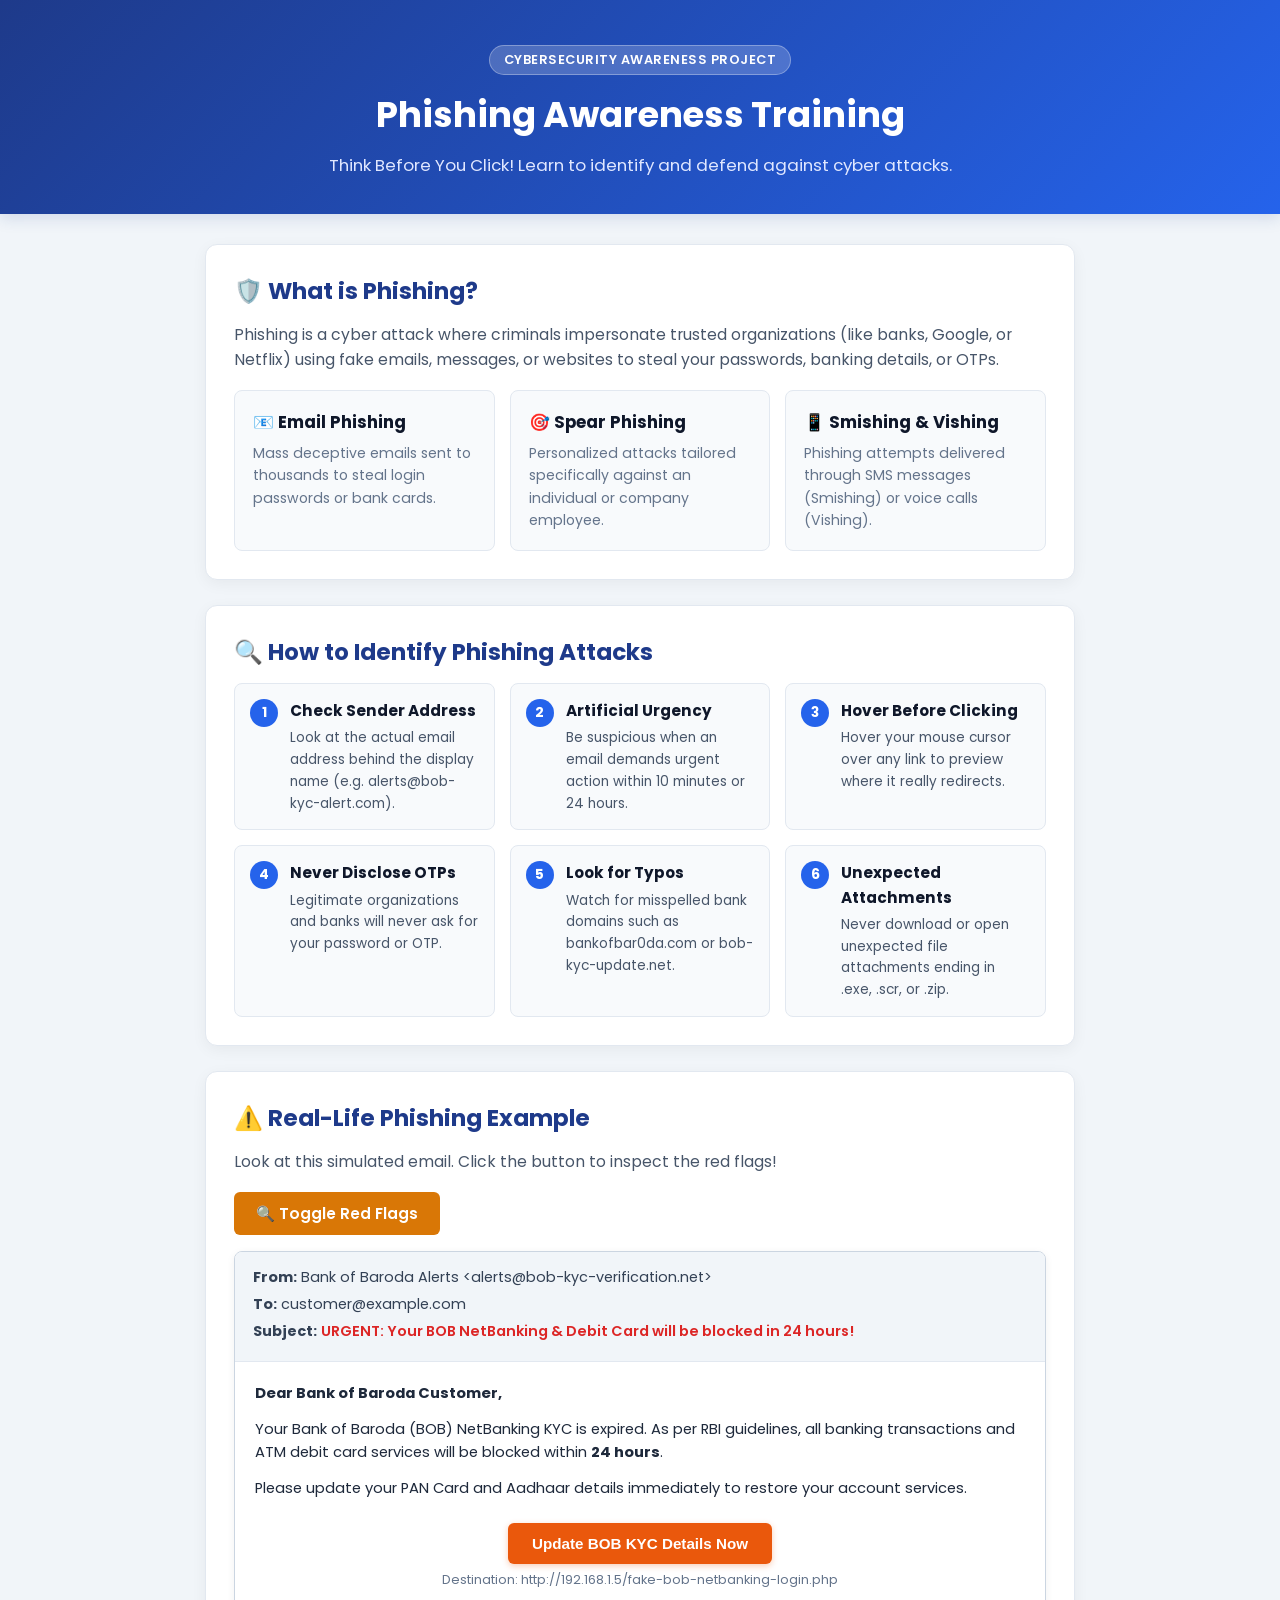
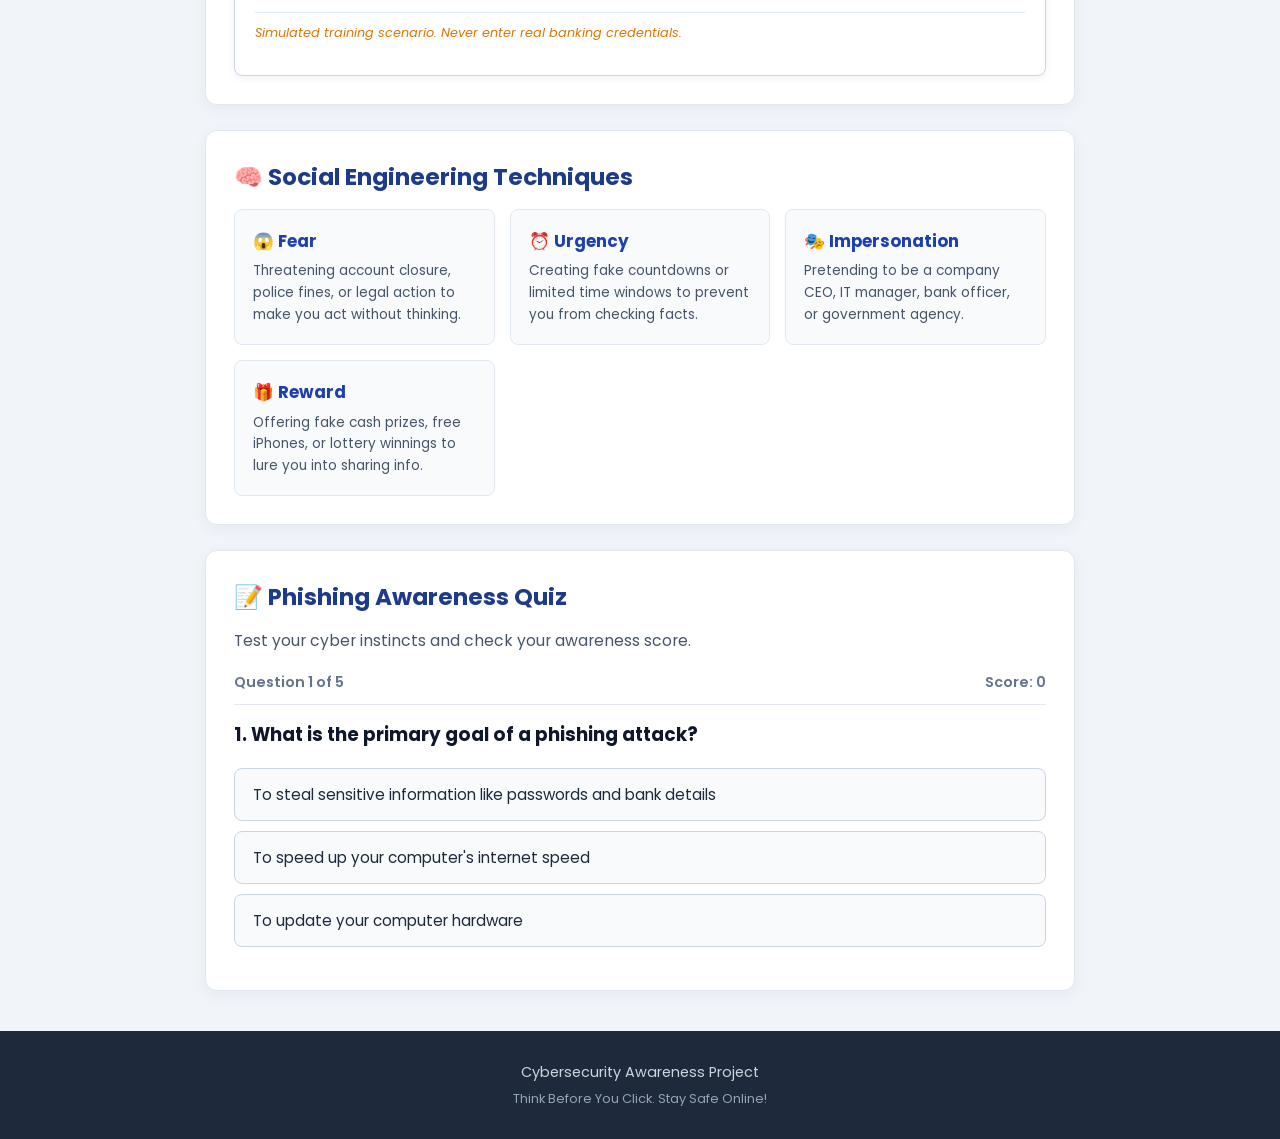
==== Project-1-Phishing-Awareness/index.html @ d6f16393 "Organize CodeAlpha internship projects" ====
<!DOCTYPE html>
<html lang="en">

<head>
    <meta charset="UTF-8">
    <meta name="viewport" content="width=device-width, initial-scale=1.0">
    <title>Phishing Awareness Training | CodeAlpha</title>
    <!-- Google Font for clean modern look -->
    <link href="https://fonts.googleapis.com/css2?family=Poppins:wght@400;500;600;700&display=swap" rel="stylesheet">
    <link rel="stylesheet" href="style.css">
</head>

<body>

    <!-- Header Section -->
    <header>
        <div class="badge">Cybersecurity Awareness Project</div>
        <h1>Phishing Awareness Training</h1>
        <p>Think Before You Click! Learn to identify and defend against cyber attacks.</p>
    </header>

    <!-- Main Content -->
    <main class="container">

        <!-- 1. What is Phishing -->
        <section class="card">
            <h2>🛡️ What is Phishing?</h2>
            <p class="section-desc">
                Phishing is a cyber attack where criminals impersonate trusted organizations (like banks, Google, or
                Netflix) using fake emails, messages, or websites to steal your passwords, banking details, or OTPs.
            </p>

            <div class="types-grid">
                <div class="type-box">
                    <h3>📧 Email Phishing</h3>
                    <p>Mass deceptive emails sent to thousands to steal login passwords or bank cards.</p>
                </div>
                <div class="type-box">
                    <h3>🎯 Spear Phishing</h3>
                    <p>Personalized attacks tailored specifically against an individual or company employee.</p>
                </div>
                <div class="type-box">
                    <h3>📱 Smishing & Vishing</h3>
                    <p>Phishing attempts delivered through SMS messages (Smishing) or voice calls (Vishing).</p>
                </div>
            </div>
        </section>

        <!-- 2. How to Identify Phishing -->
        <section class="card">
            <h2>🔍 How to Identify Phishing Attacks</h2>
            <div class="tips-grid">
                <div class="tip-item">
                    <span class="tip-num">1</span>
                    <div>
                        <h4>Check Sender Address</h4>
                        <p>Look at the actual email address behind the display name (e.g. alerts@bob-kyc-alert.com).</p>
                    </div>
                </div>
                <div class="tip-item">
                    <span class="tip-num">2</span>
                    <div>
                        <h4>Artificial Urgency</h4>
                        <p>Be suspicious when an email demands urgent action within 10 minutes or 24 hours.</p>
                    </div>
                </div>
                <div class="tip-item">
                    <span class="tip-num">3</span>
                    <div>
                        <h4>Hover Before Clicking</h4>
                        <p>Hover your mouse cursor over any link to preview where it really redirects.</p>
                    </div>
                </div>
                <div class="tip-item">
                    <span class="tip-num">4</span>
                    <div>
                        <h4>Never Disclose OTPs</h4>
                        <p>Legitimate organizations and banks will never ask for your password or OTP.</p>
                    </div>
                </div>
                <div class="tip-item">
                    <span class="tip-num">5</span>
                    <div>
                        <h4>Look for Typos</h4>
                        <p>Watch for misspelled bank domains such as bankofbar0da.com or bob-kyc-update.net.</p>
                    </div>
                </div>
                <div class="tip-item">
                    <span class="tip-num">6</span>
                    <div>
                        <h4>Unexpected Attachments</h4>
                        <p>Never download or open unexpected file attachments ending in .exe, .scr, or .zip.</p>
                    </div>
                </div>
            </div>
        </section>

        <!-- 3. Real Phishing Example with Interactive Clues -->
        <section class="card">
            <h2>⚠️ Real-Life Phishing Example</h2>
            <p class="section-desc">Look at this simulated email. Click the button to inspect the red flags!</p>

            <button class="btn btn-warning" onclick="toggleRedFlags()">
                🔍 Toggle Red Flags
            </button>

            <!-- Simulated Email Container -->
            <div id="emailBox" class="email-mockup">
                <div class="email-header">
                    <p><b>From:</b> <span class="flag-target">Bank of Baroda Alerts
                            &lt;alerts@bob-kyc-verification.net&gt;</span></p>
                    <p><b>To:</b> customer@example.com</p>
                    <p><b>Subject:</b> <span class="flag-target urgent-text">URGENT: Your BOB NetBanking & Debit Card
                            will be blocked in 24 hours!</span></p>
                </div>
                <div class="email-body">
                    <p class="flag-target"><b>Dear Bank of Baroda Customer,</b></p>
                    <p>Your Bank of Baroda (BOB) NetBanking KYC is expired. As per RBI guidelines, all banking
                        transactions and ATM debit card services will be blocked within <strong>24 hours</strong>.</p>
                    <p>Please update your PAN Card and Aadhaar details immediately to restore your account services.</p>

                    <div class="email-btn-box">
                        <button class="fake-link-btn"
                            onclick="alert('⚠️ Warning: In a real attack, this button steals your Bank of Baroda NetBanking password and OTP!')">
                            Update BOB KYC Details Now
                        </button>
                        <p class="flag-target fake-link-text">Destination:
                            http://192.168.1.5/fake-bob-netbanking-login.php</p>
                    </div>

                    <p class="email-warning-note">Simulated training scenario. Never enter real banking credentials.</p>
                </div>
            </div>

            <!-- Clue Breakdown Box -->
            <div id="clueBox" class="clue-box" style="display: none;">
                <h3>🚩 Red Flags Found in this Email:</h3>
                <ul>
                    <li><b>Fake Bank Domain:</b> Notice <code>bob-kyc-verification.net</code> is a fake external domain.
                        Official Bank of Baroda emails end in <code>bankofbaroda.in</code>.</li>
                    <li><b>Urgency & Fear:</b> Threatening "NetBanking & Debit Card Blocked in 24 hours" creates panic
                        so you act quickly without thinking.</li>
                    <li><b>Generic Greeting:</b> Uses "Dear Bank of Baroda Customer" instead of your real name or masked
                        account number.</li>
                    <li><b>Insecure Link:</b> The button directs to an unencrypted IP address
                        (<code>http://192.168...</code>) rather than the official HTTPS Bank of Baroda portal.</li>
                </ul>
            </div>
        </section>

        <!-- 4. Social Engineering Techniques -->
        <section class="card">
            <h2>🧠 Social Engineering Techniques</h2>
            <div class="techniques-grid">
                <div class="technique-card">
                    <h3>😱 Fear</h3>
                    <p>Threatening account closure, police fines, or legal action to make you act without thinking.</p>
                </div>
                <div class="technique-card">
                    <h3>⏰ Urgency</h3>
                    <p>Creating fake countdowns or limited time windows to prevent you from checking facts.</p>
                </div>
                <div class="technique-card">
                    <h3>🎭 Impersonation</h3>
                    <p>Pretending to be a company CEO, IT manager, bank officer, or government agency.</p>
                </div>
                <div class="technique-card">
                    <h3>🎁 Reward</h3>
                    <p>Offering fake cash prizes, free iPhones, or lottery winnings to lure you into sharing info.</p>
                </div>
            </div>
        </section>

        <!-- 5. Phishing Awareness Quiz -->
        <section class="card quiz-card">
            <h2>📝 Phishing Awareness Quiz</h2>
            <p class="section-desc">Test your cyber instincts and check your awareness score.</p>

            <div class="quiz-status">
                <span id="quizCounter">Question 1 of 5</span>
                <span id="scoreText">Score: 0</span>
            </div>

            <!-- Question Text -->
            <h3 id="question" class="quiz-question">Loading question...</h3>

            <!-- Options Container -->
            <div id="answers" class="answers-container"></div>

            <!-- Feedback Message -->
            <p id="feedback" class="quiz-feedback"></p>

            <!-- Quiz Buttons -->
            <div class="quiz-actions">
                <button id="nextBtn" class="btn btn-primary" onclick="nextQuestion()" style="display: none;">
                    Next Question →
                </button>
                <button id="restartBtn" class="btn btn-secondary" onclick="restartQuiz()" style="display: none;">
                    🔄 Retake Quiz
                </button>
            </div>
        </section>

    </main>

    <!-- Footer -->
    <footer>
        <p>Cybersecurity Awareness Project </p>
        <p class="footer-note">Think Before You Click. Stay Safe Online!</p>
    </footer>

    <script src="script.js"></script>
</body>

</html>
---- Project-1-Phishing-Awareness/style.css ----
/* =======================================================
   Phishing Awareness Training - Clean Light Stylesheet
   CodeAlpha Cybersecurity Internship
   ======================================================= */

/* General Reset */
* {
    margin: 0;
    padding: 0;
    box-sizing: border-box;
}

body {
    font-family: 'Poppins', Arial, sans-serif;
    background-color: #f1f5f9; /* Clean soft light gray */
    color: #1e293b;            /* Dark readable text */
    line-height: 1.6;
}

/* Header Section */
header {
    background: linear-gradient(135deg, #1e3a8a, #2563eb); /* Professional Royal Blue */
    color: #ffffff;
    text-align: center;
    padding: 45px 20px 35px;
    box-shadow: 0 4px 15px rgba(30, 58, 138, 0.15);
}

.badge {
    display: inline-block;
    background: rgba(255, 255, 255, 0.2);
    color: #ffffff;
    font-size: 0.8rem;
    font-weight: 600;
    padding: 4px 14px;
    border-radius: 20px;
    margin-bottom: 12px;
    letter-spacing: 0.5px;
    text-transform: uppercase;
    border: 1px solid rgba(255, 255, 255, 0.3);
}

header h1 {
    font-size: 2.2rem;
    margin-bottom: 8px;
    font-weight: 700;
}

header p {
    color: #e0e7ff;
    font-size: 1.05rem;
}

/* Container */
.container {
    max-width: 900px;
    margin: 30px auto;
    padding: 0 15px;
}

/* Cards */
.card {
    background: #ffffff;
    border: 1px solid #e2e8f0;
    border-radius: 12px;
    padding: 28px;
    margin-bottom: 25px;
    box-shadow: 0 4px 15px rgba(0, 0, 0, 0.05); /* Soft natural shadow */
}

.card h2 {
    color: #1e3a8a;
    font-size: 1.45rem;
    margin-bottom: 12px;
}

.section-desc {
    color: #475569;
    margin-bottom: 18px;
    font-size: 0.98rem;
}

/* 1. Types Grid */
.types-grid {
    display: grid;
    grid-template-columns: repeat(auto-fit, minmax(240px, 1fr));
    gap: 15px;
    margin-top: 15px;
}

.type-box {
    background: #f8fafc;
    border: 1px solid #e2e8f0;
    border-radius: 8px;
    padding: 18px;
    transition: transform 0.2s, box-shadow 0.2s;
}

.type-box:hover {
    transform: translateY(-2px);
    box-shadow: 0 4px 12px rgba(0, 0, 0, 0.05);
}

.type-box h3 {
    font-size: 1.05rem;
    color: #0f172a;
    margin-bottom: 6px;
}

.type-box p {
    font-size: 0.88rem;
    color: #64748b;
}

/* 2. Identification Tips Grid */
.tips-grid {
    display: grid;
    grid-template-columns: repeat(auto-fit, minmax(260px, 1fr));
    gap: 15px;
}

.tip-item {
    background: #f8fafc;
    border: 1px solid #e2e8f0;
    border-radius: 8px;
    padding: 15px;
    display: flex;
    gap: 12px;
    align-items: flex-start;
}

.tip-num {
    background: #2563eb;
    color: #ffffff;
    width: 28px;
    height: 28px;
    border-radius: 50%;
    display: flex;
    align-items: center;
    justify-content: center;
    font-size: 0.85rem;
    font-weight: 700;
    flex-shrink: 0;
}

.tip-item h4 {
    color: #0f172a;
    font-size: 0.95rem;
    margin-bottom: 4px;
}

.tip-item p {
    color: #475569;
    font-size: 0.85rem;
}

.tip-item code {
    background: #e2e8f0;
    color: #1e40af;
    padding: 2px 5px;
    border-radius: 4px;
    font-size: 0.85rem;
}

/* 3. Phishing Email Simulator (Realistic Webmail Look) */
.email-mockup {
    background: #ffffff;
    border: 1px solid #cbd5e1;
    border-radius: 8px;
    margin-top: 16px;
    overflow: hidden;
    box-shadow: 0 2px 8px rgba(0, 0, 0, 0.06);
}

.email-header {
    background: #f1f5f9;
    padding: 14px 18px;
    border-bottom: 1px solid #e2e8f0;
    font-size: 0.9rem;
    color: #334155;
}

.email-header p {
    margin-bottom: 4px;
}

.urgent-text {
    color: #dc2626;
    font-weight: 600;
}

.email-body {
    padding: 20px;
    font-size: 0.92rem;
    color: #1e293b;
}

.email-body p {
    margin-bottom: 12px;
}

.email-btn-box {
    text-align: center;
    margin: 22px 0;
}

.fake-link-btn {
    background: #ea580c; /* BOB signature Bank Orange */
    color: white;
    border: none;
    padding: 12px 24px;
    border-radius: 6px;
    font-size: 0.95rem;
    font-weight: 600;
    cursor: pointer;
    box-shadow: 0 2px 6px rgba(234, 88, 12, 0.3);
}

.fake-link-btn:hover {
    background: #c2410c;
}

.fake-link-text {
    font-size: 0.8rem;
    color: #64748b;
    margin-top: 6px;
}

.email-warning-note {
    font-size: 0.8rem;
    color: #d97706;
    font-style: italic;
    border-top: 1px solid #e2e8f0;
    padding-top: 10px;
}

/* Red Flags Highlight on Email */
.highlight-flags .flag-target {
    background: #fee2e2;
    border: 1px dashed #dc2626;
    color: #b91c1c !important;
    padding: 2px 6px;
    border-radius: 4px;
    font-weight: 600;
}

.clue-box {
    background: #fef2f2;
    border: 1px solid #f87171;
    border-radius: 8px;
    padding: 18px;
    margin-top: 16px;
}

.clue-box h3 {
    color: #dc2626;
    font-size: 1.05rem;
    margin-bottom: 10px;
}

.clue-box ul {
    padding-left: 20px;
}

.clue-box li {
    margin-bottom: 8px;
    font-size: 0.9rem;
    color: #334155;
}

.clue-box code {
    background: #fee2e2;
    color: #991b1b;
    padding: 2px 5px;
    border-radius: 4px;
}

/* 4. Social Engineering Grid */
.techniques-grid {
    display: grid;
    grid-template-columns: repeat(auto-fit, minmax(200px, 1fr));
    gap: 15px;
}

.technique-card {
    background: #f8fafc;
    border: 1px solid #e2e8f0;
    border-radius: 8px;
    padding: 18px;
    transition: transform 0.2s;
}

.technique-card:hover {
    transform: translateY(-2px);
}

.technique-card h3 {
    font-size: 1.05rem;
    color: #1e40af;
    margin-bottom: 6px;
}

.technique-card p {
    font-size: 0.85rem;
    color: #475569;
}

/* 5. Phishing Quiz */
.quiz-status {
    display: flex;
    justify-content: space-between;
    font-size: 0.9rem;
    font-weight: 600;
    color: #64748b;
    border-bottom: 1px solid #e2e8f0;
    padding-bottom: 10px;
    margin-bottom: 15px;
}

.quiz-question {
    color: #0f172a;
    font-size: 1.15rem;
    margin-bottom: 18px;
}

.answers-container {
    display: flex;
    flex-direction: column;
    gap: 10px;
    margin-bottom: 15px;
}

/* Quiz Option Button */
.quiz-btn {
    background: #f8fafc;
    border: 1px solid #cbd5e1;
    color: #1e293b;
    padding: 14px 18px;
    border-radius: 8px;
    font-size: 0.95rem;
    text-align: left;
    cursor: pointer;
    font-family: inherit;
    transition: all 0.2s;
}

.quiz-btn:hover:not(:disabled) {
    background: #eff6ff;
    border-color: #2563eb;
    color: #1d4ed8;
}

.quiz-btn.correct {
    background: #dcfce7 !important;
    border-color: #16a34a !important;
    color: #15803d !important;
    font-weight: 600;
}

.quiz-btn.wrong {
    background: #fee2e2 !important;
    border-color: #dc2626 !important;
    color: #b91c1c !important;
    font-weight: 600;
}

.quiz-btn:disabled {
    cursor: default;
}

/* Quiz Feedback */
.quiz-feedback {
    font-size: 0.95rem;
    font-weight: 500;
    margin-bottom: 16px;
    padding: 12px 16px;
    border-radius: 6px;
    display: none;
}

.quiz-feedback.correct-msg {
    display: block;
    background: #dcfce7;
    border-left: 4px solid #16a34a;
    color: #166534;
}

.quiz-feedback.wrong-msg {
    display: block;
    background: #fee2e2;
    border-left: 4px solid #dc2626;
    color: #991b1b;
}

/* Standard Buttons */
.btn {
    border: none;
    padding: 10px 22px;
    border-radius: 6px;
    font-size: 0.95rem;
    font-weight: 600;
    cursor: pointer;
    font-family: inherit;
    transition: background 0.2s, transform 0.1s;
}

.btn-primary {
    background: #2563eb;
    color: white;
}

.btn-primary:hover {
    background: #1d4ed8;
}

.btn-warning {
    background: #d97706;
    color: #ffffff;
}

.btn-warning:hover {
    background: #b45309;
}

.btn-secondary {
    background: #475569;
    color: white;
}

.btn-secondary:hover {
    background: #334155;
}

.quiz-actions {
    display: flex;
    gap: 10px;
}

/* Footer */
footer {
    text-align: center;
    padding: 30px 15px;
    background: #1e293b;
    color: #cbd5e1;
    font-size: 0.9rem;
    margin-top: 40px;
}

.footer-note {
    font-size: 0.8rem;
    color: #94a3b8;
    margin-top: 5px;
}

/* Mobile Screen Adaptation */
@media (max-width: 650px) {
    header h1 {
        font-size: 1.7rem;
    }

    .card {
        padding: 20px;
    }
}
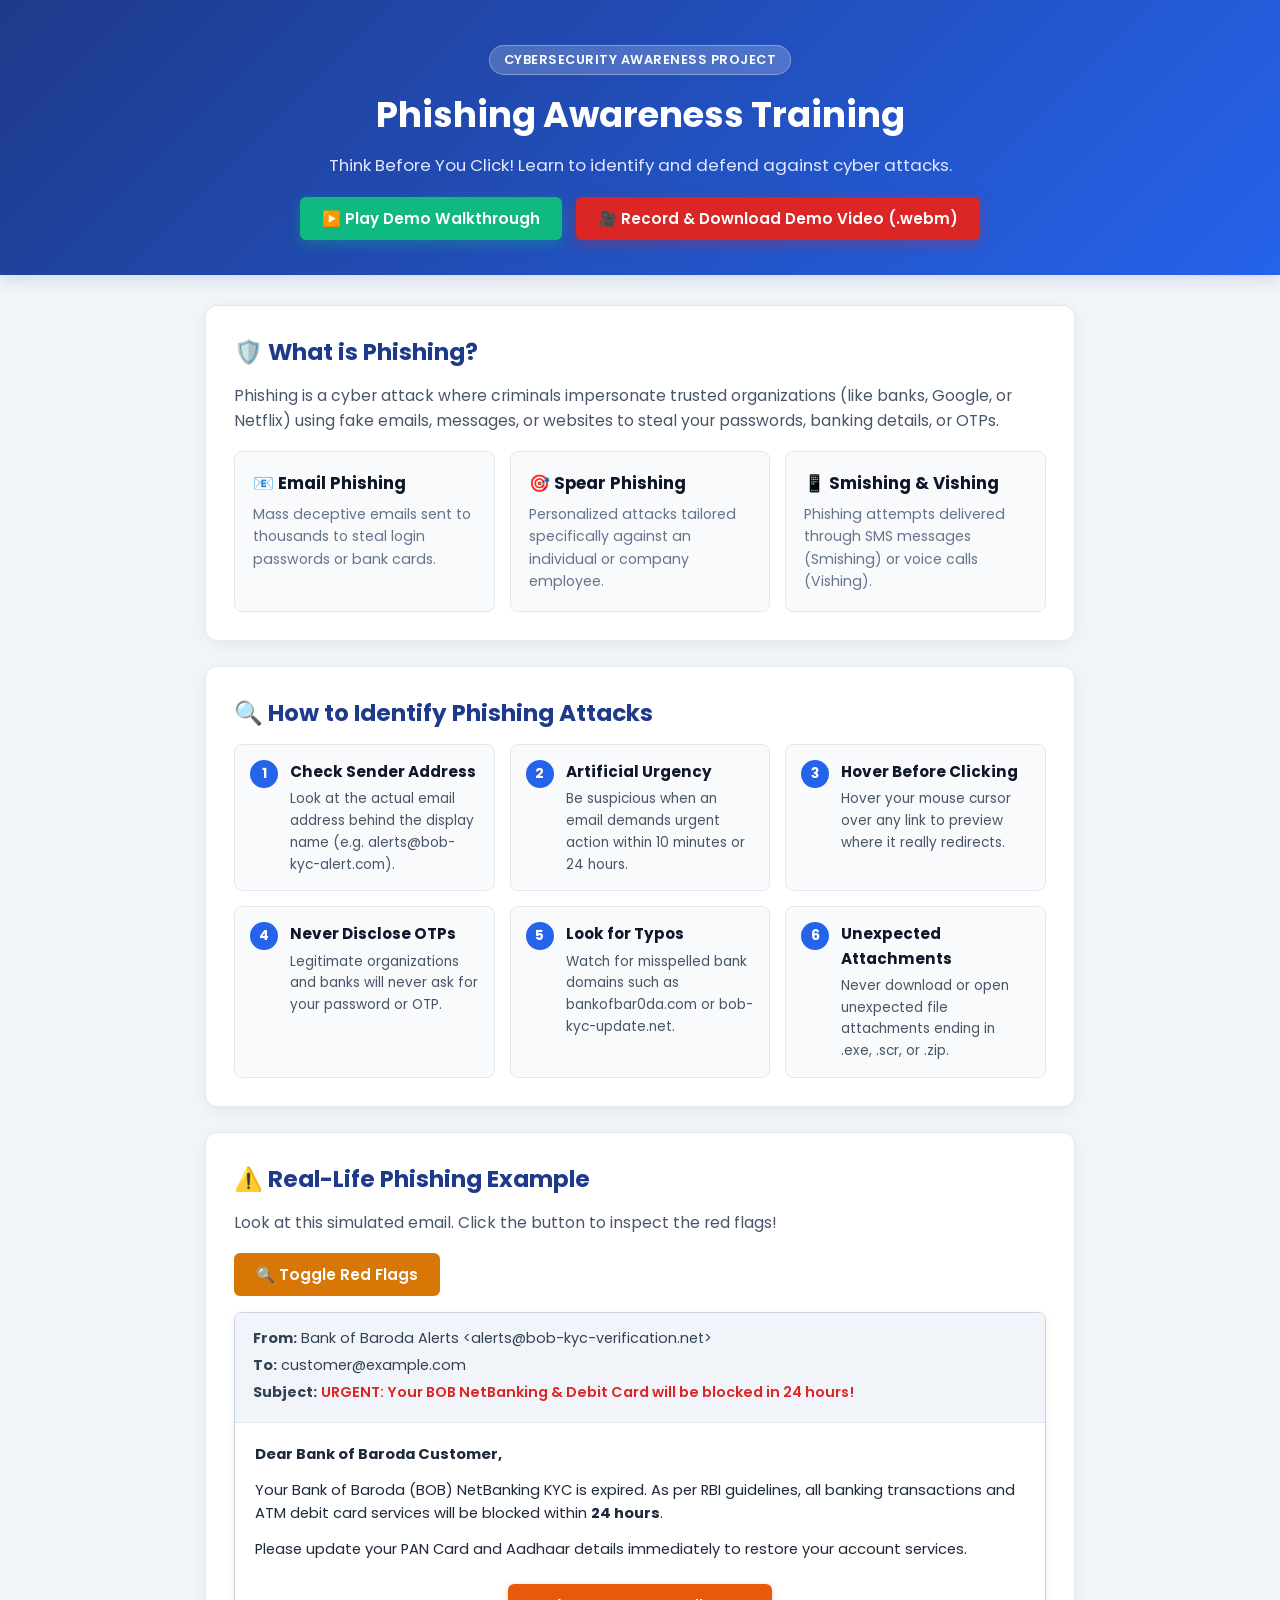
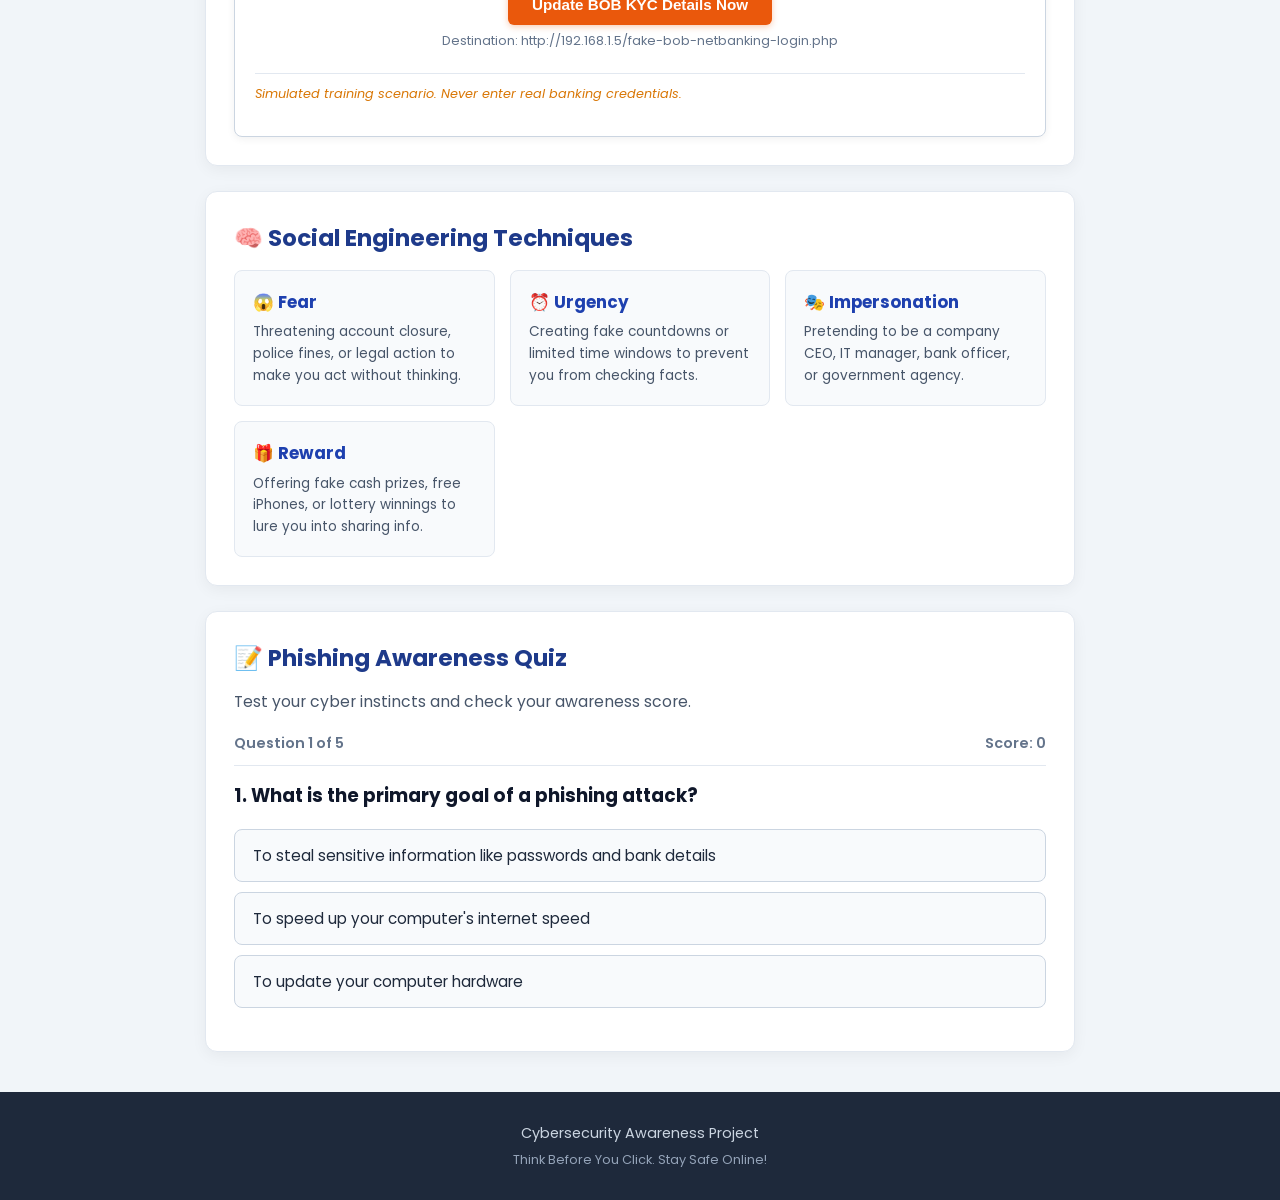
==== commit e24ee80b: "Add completed Phishing Awareness and Network Sniffer projects" ====
--- a/Project-1-Phishing-Awareness/index.html
+++ b/Project-1-Phishing-Awareness/index.html
@@ -17,6 +17,14 @@
         <div class="badge">Cybersecurity Awareness Project</div>
         <h1>Phishing Awareness Training</h1>
         <p>Think Before You Click! Learn to identify and defend against cyber attacks.</p>
+        <div class="header-actions">
+            <button id="autoDemoBtn" class="btn btn-demo" onclick="startAutoDemo()">
+                ▶️ Play Demo Walkthrough
+            </button>
+            <button id="recordVideoBtn" class="btn btn-record" onclick="recordAndDownloadVideo()">
+                🎥 Record & Download Demo Video (.webm)
+            </button>
+        </div>
     </header>
 
     <!-- Main Content -->
--- a/Project-1-Phishing-Awareness/style.css
+++ b/Project-1-Phishing-Awareness/style.css
@@ -49,6 +49,43 @@
 header p {
     color: #e0e7ff;
     font-size: 1.05rem;
+}
+
+.header-actions {
+    margin-top: 18px;
+}
+
+.btn-demo {
+    background: #10b981;
+    color: #ffffff;
+    box-shadow: 0 4px 14px rgba(16, 185, 129, 0.35);
+    font-size: 0.98rem;
+    padding: 11px 24px;
+    border-radius: 30px;
+    transition: all 0.25s ease;
+}
+
+.btn-demo:hover {
+    background: #059669;
+    transform: translateY(-2px);
+    box-shadow: 0 6px 18px rgba(16, 185, 129, 0.45);
+}
+
+.btn-record {
+    background: #dc2626;
+    color: #ffffff;
+    box-shadow: 0 4px 14px rgba(220, 38, 38, 0.35);
+    font-size: 0.98rem;
+    padding: 11px 24px;
+    border-radius: 30px;
+    transition: all 0.25s ease;
+    margin-left: 10px;
+}
+
+.btn-record:hover {
+    background: #b91c1c;
+    transform: translateY(-2px);
+    box-shadow: 0 6px 18px rgba(220, 38, 38, 0.45);
 }
 
 /* Container */
